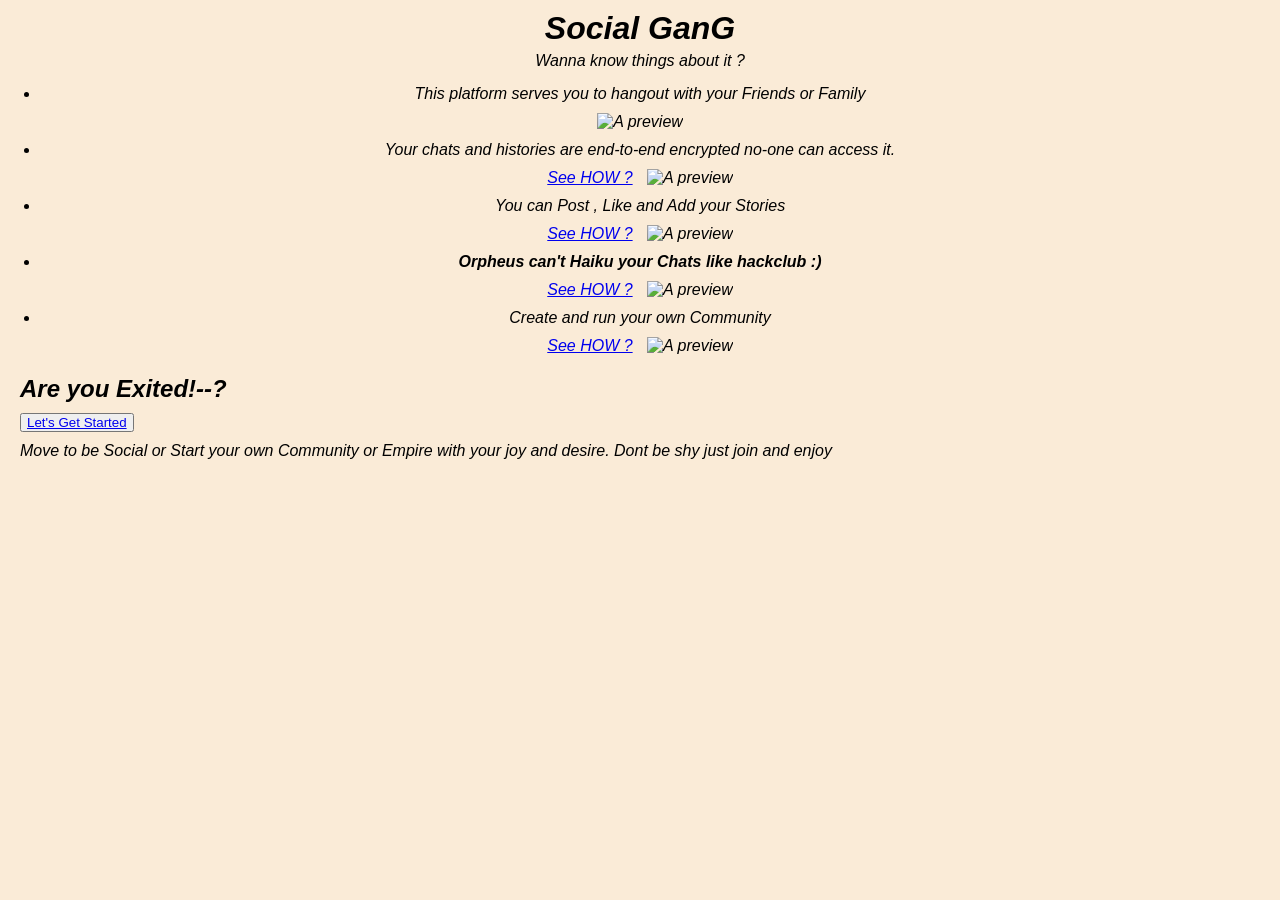
==== docs/index.html @ 68d41981 "Starter look" ====
<!DOCTYPE html>
<html lang="en">
<head>
  <meta charset="UTF-8">
  <meta name="viewport" content="width=device-width, initial-scale=1.0">
  <meta description="A social media platform for social members of hackclub.
    - Social GanG">
  <title>Social GanG</title>
  <link rel="stylesheet" href="main.css">
</head>
<body>
  <h1>Social GanG</h1>
  <header>Wanna know things about it ?</header>
  <section>
    <div class="features">
      <ul>
        <div class="part 1">
          <li>This platform serves you to hangout with your Friends or Family</li>
            
          <img src="#willadded" alt="A preview">
        </div>
        <div class="part 2">
          <li>Your chats and histories are end-to-end encrypted no-one can access it. </li>
          <a href="#seeHow">See HOW ?</a>
          <img src="#willadded" alt="A preview">
        </div>
        <div>
          <li>You can Post , Like and Add your Stories</li>
          <a href="#seeHow">See HOW ?</a>
          <img src="#willadded" alt="A preview">
        </div>
        <div class="part 3">
          <li>
            <strong>Orpheus can't Haiku your Chats like hackclub :)</strong>
          </li>
          <a href="#seeHow">See HOW ?</a>
          <img src="#willadded" alt="A preview">
        </div>
        <div class="part 4">
          <li>Create and run your own Community</li>
          <a href="#seeHow">See HOW ?</a>
          <img src="#willadded" alt="A preview">
        </div>
        </ul>
      </div>
  </section>

  <section class="join">
    <h2>Are you Exited!--?</h2>
    <button type="submit"><a href="app/home.html">Let's Get Started</a></button>
    <article>Move to be Social or Start your own Community or Empire with your joy and desire. Dont be shy just join and enjoy </article>
  </section>

  <script src="script.js"></script>
</body>
</html>
---- docs/main.css ----
* {
  margin:5px;
  padding:0;
  box-sizing:border-box;
}

body {
  font-family: Arial, Helvetica, sans-serif;
  font-style:italic;
  background-color: antiquewhite;
}

h1 {
  text-align: center;
}

header {
  text-align:center;
}

.features {
  padding:5px;
  text-align:center;
}
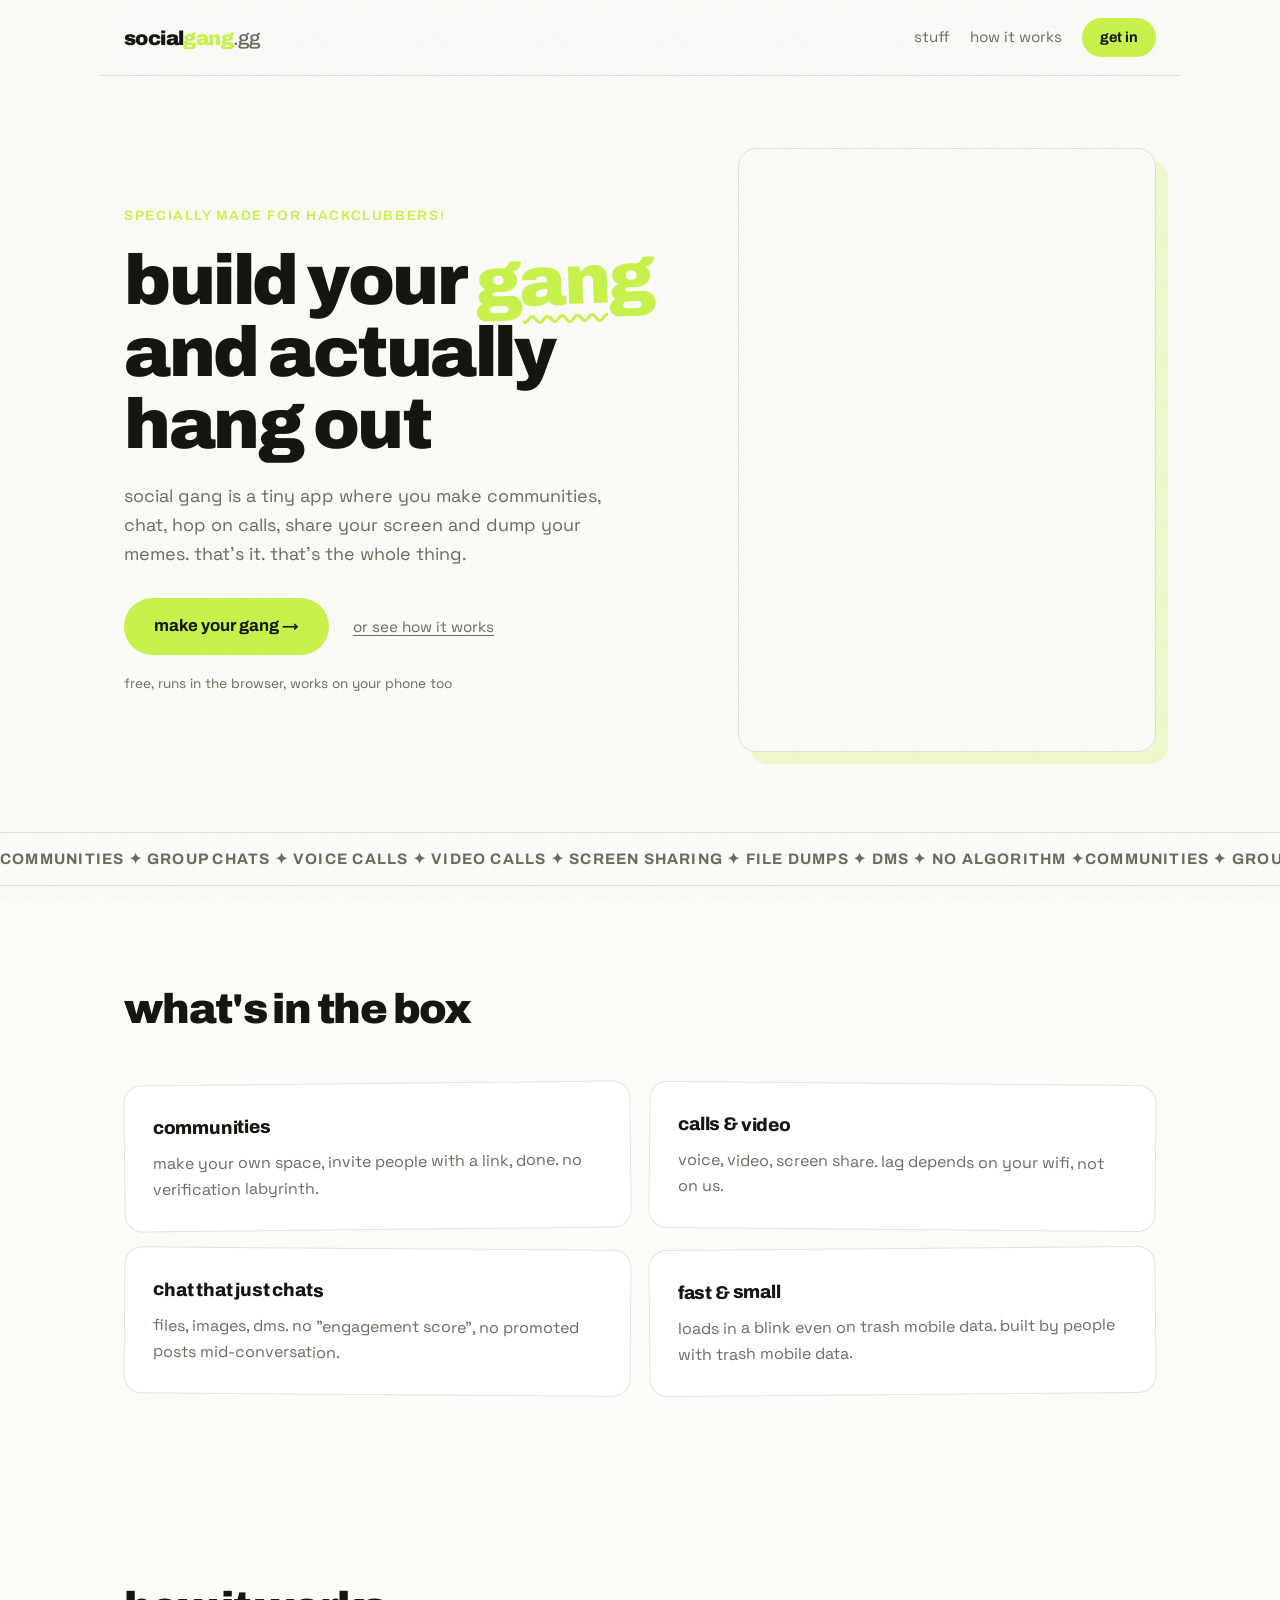
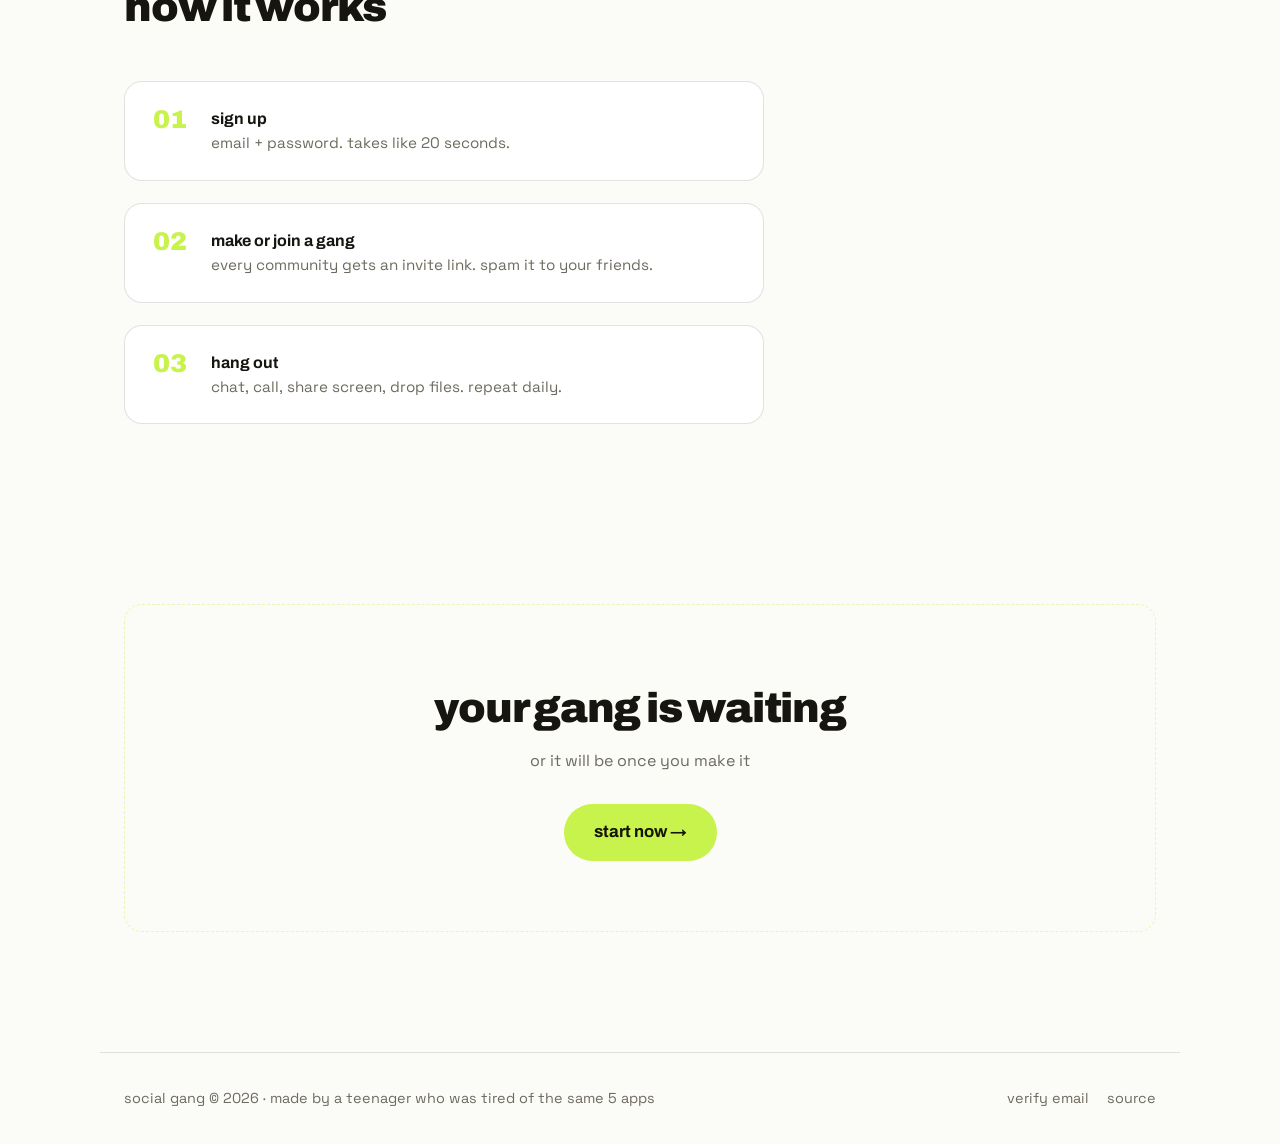
==== commit 6fce1572: "Landing page is done" ====
--- a/docs/index.html
+++ b/docs/index.html
@@ -1,56 +1,109 @@
 <!DOCTYPE html>
 <html lang="en">
 <head>
-  <meta charset="UTF-8">
-  <meta name="viewport" content="width=device-width, initial-scale=1.0">
-  <meta description="A social media platform for social members of hackclub.
-    - Social GanG">
-  <title>Social GanG</title>
-  <link rel="stylesheet" href="main.css">
+  <meta charset="UTF-8" />
+  <meta name="viewport" content="width=device-width, initial-scale=1.0" />
+  <title>Social GanG — hang out where your people are</title>
+  <meta name="description" content="Communities, chats, calls and screen shares in one fast little app." />
+  <link rel="preconnect" href="https://fonts.googleapis.com" />
+  <link rel="preconnect" href="https://fonts.gstatic.com" crossorigin />
+  <link href="https://fonts.googleapis.com/css2?family=Archivo:wght@400;500;600;700;800;900&family=Space+Grotesk:wght@400;500;600;700&display=swap" rel="stylesheet" />
+  <link rel="stylesheet" href="main.css" />
 </head>
 <body>
-  <h1>Social GanG</h1>
-  <header>Wanna know things about it ?</header>
-  <section>
-    <div class="features">
-      <ul>
-        <div class="part 1">
-          <li>This platform serves you to hangout with your Friends or Family</li>
-            
-          <img src="#willadded" alt="A preview">
+
+  <div class="grain" aria-hidden="true"></div>
+
+  <header class="nav">
+    <a class="brand" href="#">social<span>gang</span><i>.gg</i></a>
+    <nav class="nav-links">
+      <a href="#features">stuff</a>
+      <a href="#how">how it works</a>
+      <a href="#join" class="btn btn-small">get in</a>
+    </nav>
+  </header>
+
+  <main>
+    <section class="hero">
+      <div class="hero-copy">
+        <p class="tagline">Specially made for Hackclubbers!</p>
+        <h1>build your <span class="scribble">gang</span> and actually hang out</h1>
+        <p class="sub">social gang is a tiny app where you make communities, chat, hop on calls, share your screen and dump your memes. that's it. that's the whole thing.</p>
+        <div class="hero-cta">
+          <a href="#join" class="btn btn-big">make your gang →</a>
+          <a href="#how" class="link-plain">or see how it works</a>
         </div>
-        <div class="part 2">
-          <li>Your chats and histories are end-to-end encrypted no-one can access it. </li>
-          <a href="#seeHow">See HOW ?</a>
-          <img src="#willadded" alt="A preview">
-        </div>
-        <div>
-          <li>You can Post , Like and Add your Stories</li>
-          <a href="#seeHow">See HOW ?</a>
-          <img src="#willadded" alt="A preview">
-        </div>
-        <div class="part 3">
-          <li>
-            <strong>Orpheus can't Haiku your Chats like hackclub :)</strong>
-          </li>
-          <a href="#seeHow">See HOW ?</a>
-          <img src="#willadded" alt="A preview">
-        </div>
-        <div class="part 4">
-          <li>Create and run your own Community</li>
-          <a href="#seeHow">See HOW ?</a>
-          <img src="#willadded" alt="A preview">
-        </div>
-        </ul>
+        <p class="hero-note">free, runs in the browser, works on your phone too</p>
       </div>
-  </section>
 
-  <section class="join">
-    <h2>Are you Exited!--?</h2>
-    <button type="submit"><a href="app/home.html">Let's Get Started</a></button>
-    <article>Move to be Social or Start your own Community or Empire with your joy and desire. Dont be shy just join and enjoy </article>
-  </section>
+      <div class="hero-art">
+        <video class="hero-video" src="assets/scroll.mp4" autoplay muted loop playsinline preload="metadata"></video>
+      </div>
+    </section>
 
-  <script src="script.js"></script>
+    <div class="marquee" aria-hidden="true">
+      <div class="marquee-track">
+        <span>communities ✦ group chats ✦ voice calls ✦ video calls ✦ screen sharing ✦ file dumps ✦ dms ✦ no algorithm ✦ </span>
+        <span>communities ✦ group chats ✦ voice calls ✦ video calls ✦ screen sharing ✦ file dumps ✦ dms ✦ no algorithm ✦ </span>
+      </div>
+    </div>
+
+    <section id="features" class="features">
+      <h2>what's in the box</h2>
+      <div class="feature-grid">
+        <article class="feature f1">
+          <b>communities</b>
+          <p>make your own space, invite people with a link, done. no verification labyrinth.</p>
+        </article>
+        <article class="feature f2">
+          <b>calls &amp; video</b>
+          <p>voice, video, screen share. lag depends on your wifi, not on us.</p>
+        </article>
+        <article class="feature f3">
+          <b>chat that just chats</b>
+          <p>files, images, dms. no "engagement score", no promoted posts mid-conversation.</p>
+        </article>
+        <article class="feature f4">
+          <b>fast &amp; small</b>
+          <p>loads in a blink even on trash mobile data. built by people with trash mobile data.</p>
+        </article>
+      </div>
+    </section>
+
+    <section id="how" class="how">
+      <h2>how it works</h2>
+      <ol class="steps">
+        <li>
+          <span class="step-num">01</span>
+          <div><b>sign up</b><p>email + password. takes like 20 seconds.</p></div>
+        </li>
+        <li>
+          <span class="step-num">02</span>
+          <div><b>make or join a gang</b><p>every community gets an invite link. spam it to your friends.</p></div>
+        </li>
+        <li>
+          <span class="step-num">03</span>
+          <div><b>hang out</b><p>chat, call, share screen, drop files. repeat daily.</p></div>
+        </li>
+      </ol>
+    </section>
+
+    <section id="join" class="join">
+      <div class="join-box">
+        <h2>your gang is waiting</h2>
+        <p>or it will be once you make it</p>
+        <a class="btn btn-big" href="/app/home.html">start now →</a>
+      </div>
+    </section>
+  </main>
+
+  <footer class="foot">
+    <p>social gang © 2026 · made by a teenager who was tired of the same 5 apps</p>
+    <div class="foot-links">
+      <a href="/emailVerify.html">verify email</a>
+      <a href="https://github.com/VanshWebDevloper/Social-GanG" target="_blank" rel="noopener">source</a>
+    </div>
+  </footer>
+
 </body>
-</html>+</html>
--- a/docs/main.css
+++ b/docs/main.css
@@ -1,24 +1,265 @@
-* {
-  margin:5px;
-  padding:0;
-  box-sizing:border-box;
-}
+/* social gang - landing page */
+
+:root {
+  --bg: #fbfbf8;
+  --ink: #16150f;
+  --muted: #6d6a5e;
+  --line: rgba(22,21,15,.12);
+  --lime: #c8f24c;
+  --lime-ink: #131505;
+  --card: #ffffff;
+  --radius: 18px;
+}
+
+* { margin: 0; padding: 0; box-sizing: border-box; }
+
+html { scroll-behavior: smooth; }
 
 body {
-  font-family: Arial, Helvetica, sans-serif;
-  font-style:italic;
-  background-color: antiquewhite;
-}
-
+  font-family: "Space Grotesk", system-ui, sans-serif;
+  background: var(--bg);
+  color: var(--ink);
+  line-height: 1.6;
+  overflow-x: hidden;
+}
+
+.grain {
+  position: fixed; inset: 0;
+  pointer-events: none; z-index: 50;
+  opacity: .04;
+  filter: invert(1);
+  background-image: url("data:image/svg+xml,%3Csvg xmlns='http://www.w3.org/2000/svg' width='120' height='120'%3E%3Cfilter id='n'%3E%3CfeTurbulence baseFrequency='0.9' numOctaves='2'/%3E%3C/filter%3E%3Crect width='120' height='120' filter='url(%23n)'/%3E%3C/svg%3E");
+}
+
+::selection { background: var(--lime); color: var(--lime-ink); }
+
+/* ---------- nav ---------- */
+.nav {
+  position: sticky; top: 0; z-index: 20;
+  display: flex; align-items: center; justify-content: space-between;
+  max-width: 1080px; margin: 0 auto;
+  padding: 18px 24px;
+  background: rgba(251,251,248,.8);
+  backdrop-filter: blur(10px);
+  border-bottom: 1px solid var(--line);
+}
+.brand {
+  font-family: "Archivo", sans-serif;
+  font-weight: 900; font-size: 1.25rem; letter-spacing: -.03em;
+  color: var(--ink); text-decoration: none;
+}
+.brand span { color: var(--lime); }
+.brand i { font-style: normal; color: var(--muted); font-weight: 500; }
+.nav-links { display: flex; align-items: center; gap: 20px; }
+.nav-links > a:not(.btn) {
+  color: var(--muted); text-decoration: none; font-size: .95rem;
+}
+.nav-links > a:not(.btn):hover { color: var(--ink); }
+
+/* ---------- buttons ---------- */
+.btn {
+  display: inline-block;
+  font-family: "Archivo", sans-serif;
+  font-weight: 700;
+  background: var(--lime);
+  color: var(--lime-ink);
+  text-decoration: none;
+  border-radius: 999px;
+  transition: transform .15s ease, box-shadow .15s ease;
+}
+.btn:hover { transform: translateY(-2px) rotate(-1deg); box-shadow: 4px 4px 0 rgba(200,242,76,.35); }
+.btn:active { transform: translateY(0); box-shadow: none; }
+.btn-small { padding: 8px 18px; font-size: .9rem; }
+.btn-big { padding: 15px 30px; font-size: 1.05rem; }
+
+.link-plain { color: var(--muted); text-decoration: underline; text-underline-offset: 3px; font-size: .95rem; }
+.link-plain:hover { color: var(--ink); }
+
+/* ---------- hero ---------- */
+.hero {
+  max-width: 1080px; margin: 0 auto;
+  padding: 72px 24px 40px;
+  display: grid;
+  grid-template-columns: 1.15fr .85fr;
+  gap: 48px;
+  align-items: center;
+}
+.tagline {
+  font-family: "Archivo", sans-serif;
+  font-weight: 600; font-size: .85rem; text-transform: uppercase; letter-spacing: .12em;
+  color: var(--lime);
+  margin-bottom: 18px;
+}
 h1 {
+  font-family: "Archivo", sans-serif;
+  font-weight: 900;
+  font-size: clamp(2.6rem, 6vw, 4.4rem);
+  line-height: 1.02;
+  letter-spacing: -.035em;
+  margin-bottom: 22px;
+}
+.scribble {
+  color: var(--lime);
+  display: inline-block;
+  transform: rotate(-2deg);
+  text-decoration: underline wavy 3px;
+  text-underline-offset: 10px;
+}
+.sub { color: var(--muted); font-size: 1.12rem; max-width: 44ch; margin-bottom: 30px; }
+.hero-cta { display: flex; align-items: center; gap: 24px; flex-wrap: wrap; }
+.hero-note { margin-top: 18px; font-size: .85rem; color: var(--muted); }
+
+/* hero video panel: free mixkit clip, roughly 40% of the page */
+.hero-art { display: flex; justify-content: center; }
+.hero-video {
+  width: 100%;
+  max-width: 420px;
+  aspect-ratio: 9 / 13;
+  object-fit: cover;
+  border-radius: var(--radius);
+  border: 1px solid var(--line);
+  box-shadow: 12px 12px 0 rgba(200,242,76,.25);
+}
+
+/* ---------- marquee ---------- */
+.marquee {
+  border-top: 1px solid var(--line);
+  border-bottom: 1px solid var(--line);
+  overflow: hidden;
+  padding: 14px 0;
+  margin: 40px 0 0;
+}
+.marquee-track {
+  display: flex; gap: 0;
+  white-space: nowrap;
+  font-family: "Archivo", sans-serif;
+  font-weight: 700; font-size: .95rem; text-transform: uppercase; letter-spacing: .08em;
+  color: var(--muted);
+  animation: scroll 22s linear infinite;
+}
+@keyframes scroll { to { transform: translateX(-50%); } }
+
+/* ---------- sections ---------- */
+section { max-width: 1080px; margin: 0 auto; padding: 90px 24px; }
+h2 {
+  font-family: "Archivo", sans-serif;
+  font-weight: 900;
+  font-size: clamp(1.8rem, 4vw, 2.6rem);
+  letter-spacing: -.03em;
+  margin-bottom: 40px;
+}
+
+.feature-grid {
+  display: grid;
+  grid-template-columns: repeat(2, 1fr);
+  gap: 18px;
+}
+.feature {
+  background: var(--card);
+  border: 1px solid var(--line);
+  border-radius: var(--radius);
+  padding: 28px;
+  transition: transform .2s ease, border-color .2s ease;
+}
+.feature:hover { transform: translateY(-4px); border-color: var(--lime); }
+.feature b {
+  display: block;
+  font-family: "Archivo", sans-serif;
+  font-weight: 800; font-size: 1.15rem; letter-spacing: -.01em;
+  margin-bottom: 8px;
+}
+.feature p { color: var(--muted); }
+.f1 { transform: rotate(-.6deg); }
+.f2 { transform: rotate(.5deg); }
+.f3 { transform: rotate(.4deg); }
+.f4 { transform: rotate(-.5deg); }
+
+/* ---------- how ---------- */
+.steps { list-style: none; display: grid; gap: 22px; max-width: 640px; }
+.steps li {
+  display: flex; gap: 24px; align-items: flex-start;
+  border: 1px solid var(--line);
+  border-radius: var(--radius);
+  padding: 24px 28px;
+  background: var(--card);
+}
+.step-num {
+  font-family: "Archivo", sans-serif;
+  font-weight: 900; font-size: 1.6rem;
+  color: var(--lime);
+  line-height: 1.1;
+}
+.steps b { display: block; font-family: "Archivo", sans-serif; font-weight: 700; }
+.steps p { color: var(--muted); font-size: .95rem; }
+
+/* ---------- join ---------- */
+.join { padding-bottom: 120px; }
+.join-box {
   text-align: center;
-}
-
-header {
-  text-align:center;
-}
-
-.features {
-  padding:5px;
-  text-align:center;
-}+  border: 1px dashed rgba(200,242,76,.4);
+  border-radius: var(--radius);
+  padding: 70px 30px;
+}
+.join-box h2 { margin-bottom: 6px; }
+.join-box p { color: var(--muted); margin-bottom: 30px; }
+
+/* ---------- footer ---------- */
+.foot {
+  border-top: 1px solid var(--line);
+  padding: 34px 24px;
+  display: flex; justify-content: space-between; align-items: center; gap: 16px; flex-wrap: wrap;
+  max-width: 1080px; margin: 0 auto;
+  color: var(--muted); font-size: .9rem;
+}
+.foot-links { display: flex; gap: 18px; }
+.foot-links a { color: var(--muted); text-decoration: none; }
+.foot-links a:hover { color: var(--lime); }
+
+/* ---------- mobile ---------- */
+@media (max-width: 820px) {
+  .nav { padding: 14px 16px; }
+  .brand { font-size: 1.1rem; }
+  .nav-links > a:not(.btn) { display: none; }
+
+  .hero { grid-template-columns: 1fr; padding: 40px 0 0; gap: 36px; }
+  .hero-copy { padding: 0 20px; }
+  .tagline { margin-bottom: 12px; }
+  .sub { font-size: 1rem; margin-bottom: 22px; }
+  .hero-cta { gap: 16px; }
+  .btn-big { padding: 13px 24px; font-size: .98rem; }
+  .hero-note { margin-top: 12px; }
+
+  /* video goes edge to edge, no shadow, full mobile width */
+  .hero-video {
+    max-width: none;
+    width: 100%;
+    aspect-ratio: 4 / 5;
+    border-radius: 0;
+    border: 0;
+    box-shadow: none;
+  }
+
+  .marquee { padding: 12px 0; margin-top: 48px; }
+  .marquee-track { font-size: .8rem; }
+
+  section { padding: 56px 20px; }
+  h2 { margin-bottom: 24px; }
+
+  .feature-grid { grid-template-columns: 1fr; gap: 14px; }
+  .feature { padding: 22px; }
+  .f1, .f2, .f3, .f4 { transform: none; }
+
+  .steps { gap: 14px; }
+  .steps li { gap: 18px; padding: 20px; }
+  .step-num { font-size: 1.3rem; }
+
+  .join-box { padding: 48px 22px; }
+  .join { padding-bottom: 72px; }
+
+  .foot { flex-direction: column; text-align: center; padding: 28px 20px; }
+}
+
+@media (max-width: 380px) {
+  h1 { font-size: 2.3rem; }
+  .hero-cta { flex-direction: column; align-items: flex-start; }
+}
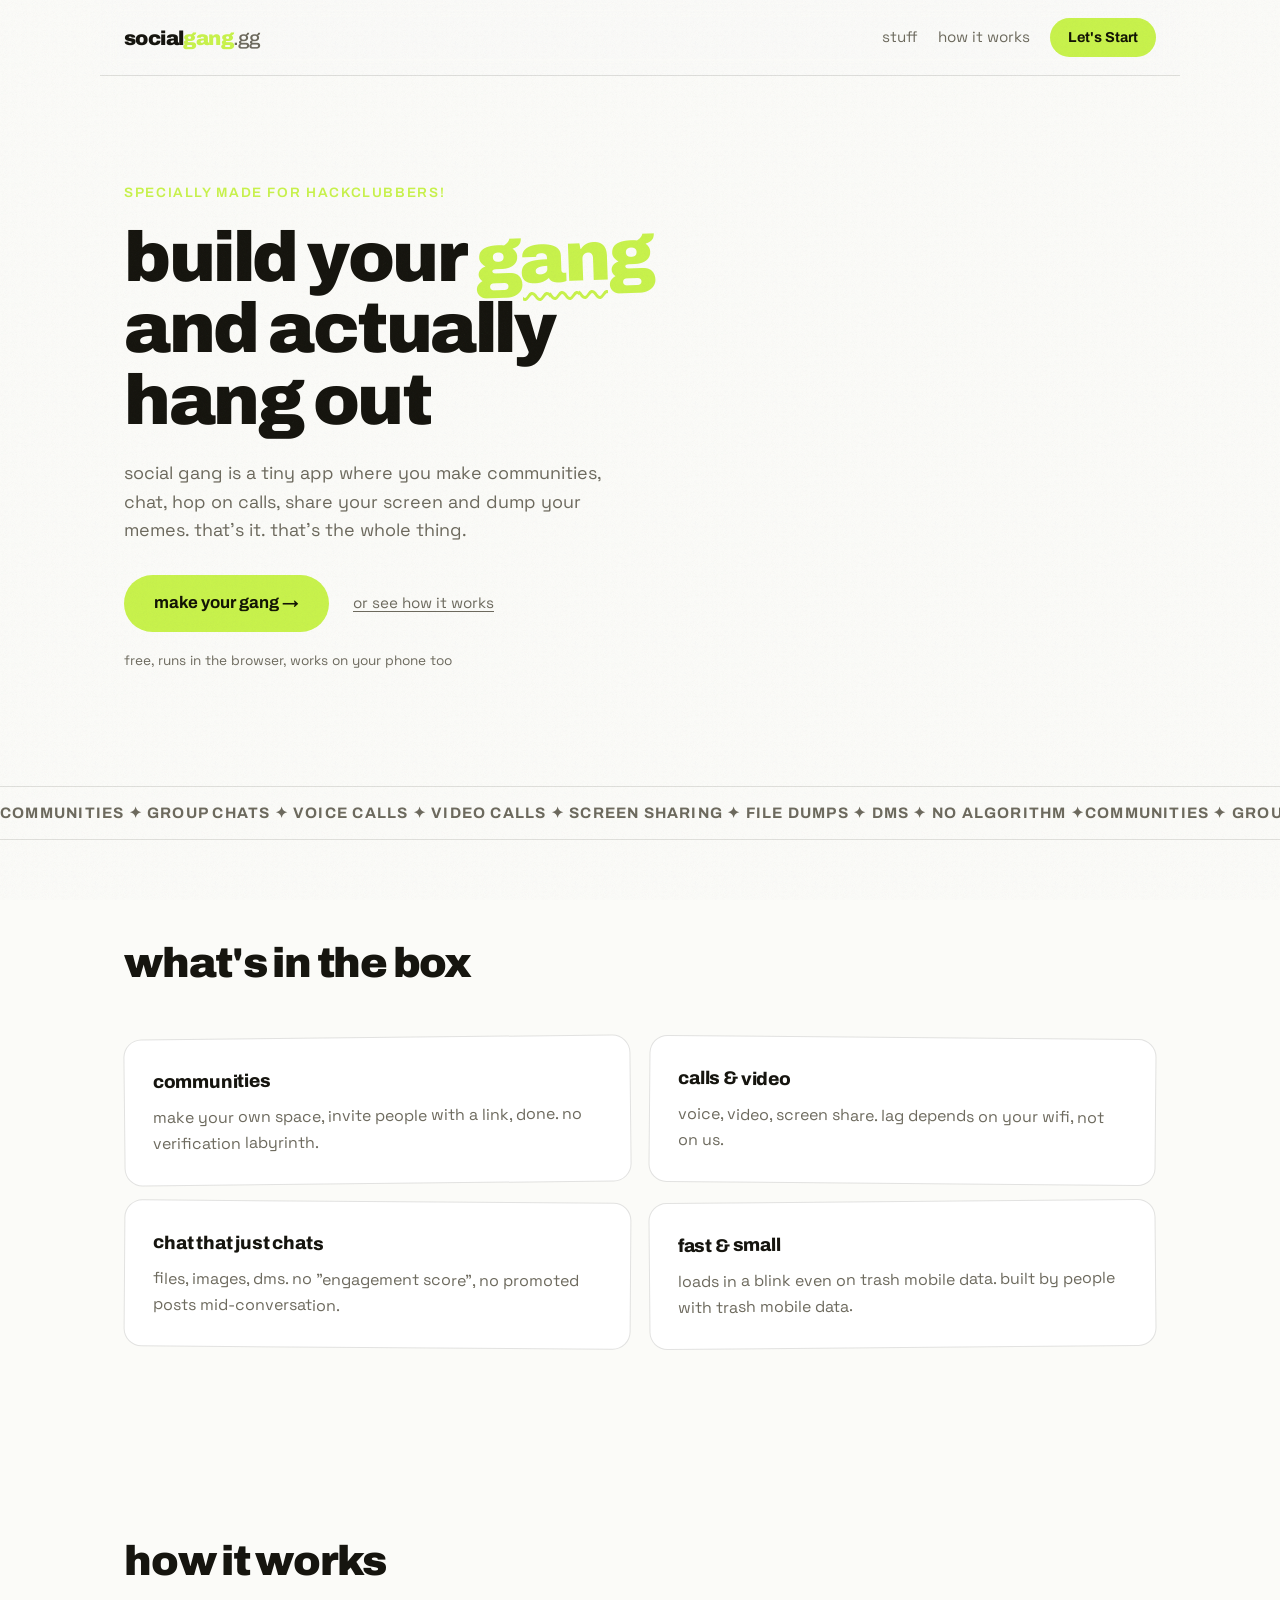
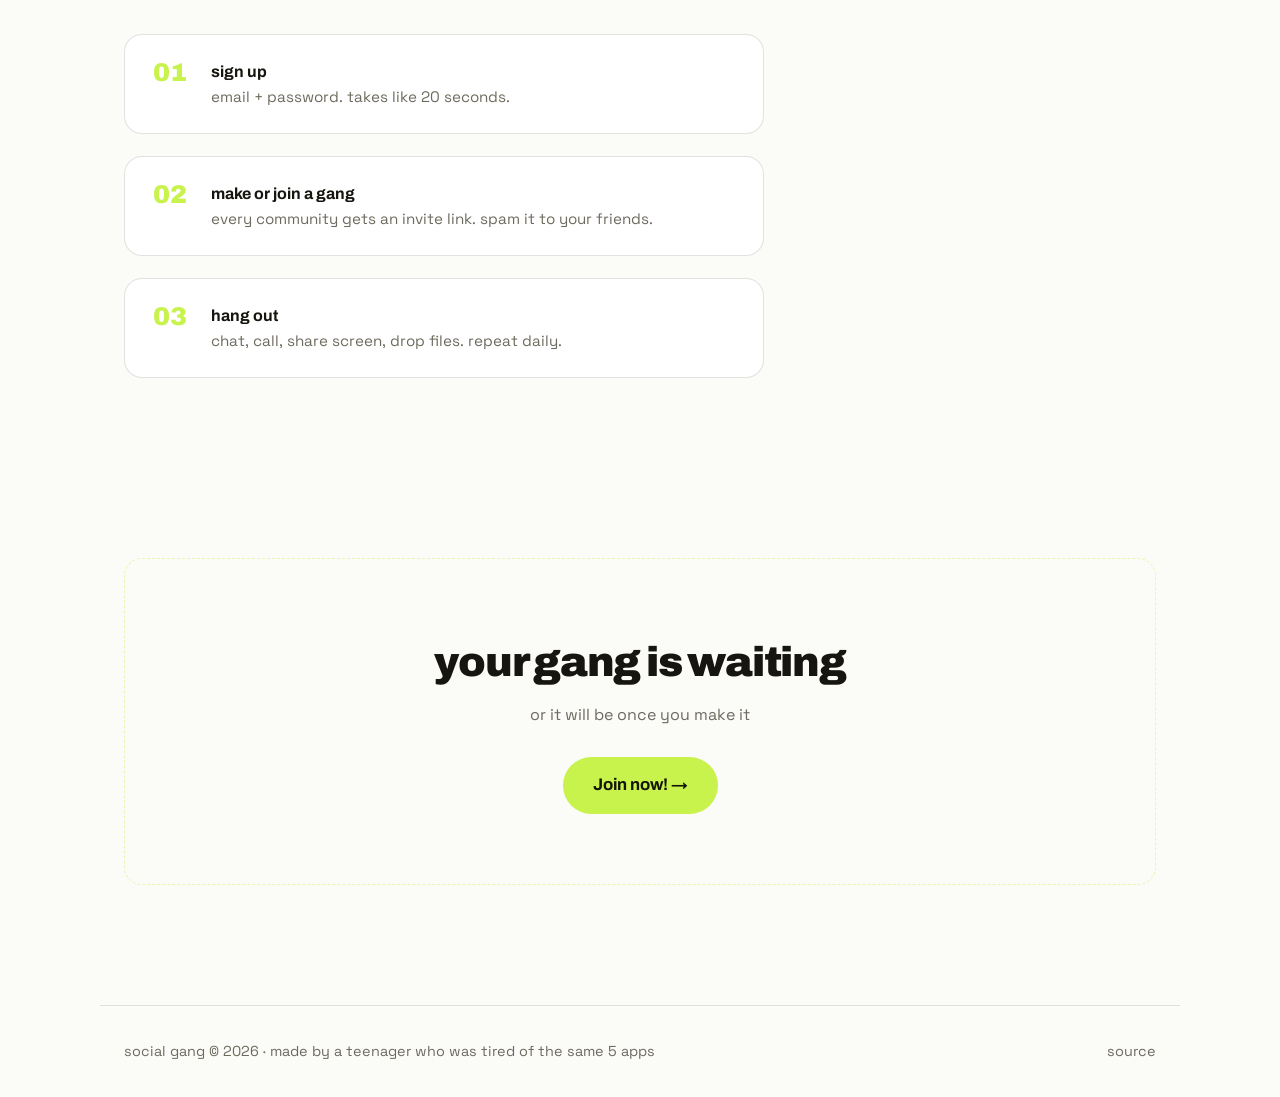
==== commit 82b62efd: "Working chat + new look" ====
--- a/docs/index.html
+++ b/docs/index.html
@@ -5,21 +5,23 @@
   <meta name="viewport" content="width=device-width, initial-scale=1.0" />
   <title>Social GanG — hang out where your people are</title>
   <meta name="description" content="Communities, chats, calls and screen shares in one fast little app." />
-  <link rel="preconnect" href="https://fonts.googleapis.com" />
+  <link rel="preconnect" href="https://fonts.googleapis.com" />  
   <link rel="preconnect" href="https://fonts.gstatic.com" crossorigin />
   <link href="https://fonts.googleapis.com/css2?family=Archivo:wght@400;500;600;700;800;900&family=Space+Grotesk:wght@400;500;600;700&display=swap" rel="stylesheet" />
   <link rel="stylesheet" href="main.css" />
+  
 </head>
 <body>
 
   <div class="grain" aria-hidden="true"></div>
+  <div id="phoneFade" aria-hidden="true"></div>
 
   <header class="nav">
     <a class="brand" href="#">social<span>gang</span><i>.gg</i></a>
     <nav class="nav-links">
       <a href="#features">stuff</a>
       <a href="#how">how it works</a>
-      <a href="#join" class="btn btn-small">get in</a>
+      <a href="#join" class="btn btn-small">Let's Start</a>
     </nav>
   </header>
 
@@ -30,14 +32,14 @@
         <h1>build your <span class="scribble">gang</span> and actually hang out</h1>
         <p class="sub">social gang is a tiny app where you make communities, chat, hop on calls, share your screen and dump your memes. that's it. that's the whole thing.</p>
         <div class="hero-cta">
-          <a href="#join" class="btn btn-big">make your gang →</a>
+          <a href="#join" class="btn btn-big" id="heroStart">make your gang →</a>
           <a href="#how" class="link-plain">or see how it works</a>
         </div>
         <p class="hero-note">free, runs in the browser, works on your phone too</p>
       </div>
 
       <div class="hero-art">
-        <video class="hero-video" src="assets/scroll.mp4" autoplay muted loop playsinline preload="metadata"></video>
+        <div id="phoneStage" aria-label="3d phone running the social gang app"></div>
       </div>
     </section>
 
@@ -92,7 +94,7 @@
       <div class="join-box">
         <h2>your gang is waiting</h2>
         <p>or it will be once you make it</p>
-        <a class="btn btn-big" href="/app/home.html">start now →</a>
+        <a class="btn btn-big" href="/app/home.html">Join now! →</a>
       </div>
     </section>
   </main>
@@ -100,10 +102,22 @@
   <footer class="foot">
     <p>social gang © 2026 · made by a teenager who was tired of the same 5 apps</p>
     <div class="foot-links">
-      <a href="/emailVerify.html">verify email</a>
       <a href="https://github.com/VanshWebDevloper/Social-GanG" target="_blank" rel="noopener">source</a>
     </div>
   </footer>
 
+  <script type="importmap">
+  { "imports": { "three": "https://unpkg.com/three@0.160.0/build/three.module.js",
+                 "three/addons/": "https://unpkg.com/three@0.160.0/examples/jsm/" } }
+  </script>
+  <script type="module" src="phone.js"></script>
+  <script>
+    document.getElementById('heroStart').addEventListener('click', (e) => {
+      e.preventDefault();
+      if (window.__enterPhone) window.__enterPhone();
+      else location.href = '/app/home.html';
+    });
+  </script>
+
 </body>
 </html>
--- a/docs/main.css
+++ b/docs/main.css
@@ -1,4 +1,4 @@
-/* social gang - landing page */
+/*social gang - landing page*/
 
 :root {
   --bg: #fbfbf8;
@@ -33,7 +33,7 @@
 
 ::selection { background: var(--lime); color: var(--lime-ink); }
 
-/* ---------- nav ---------- */
+/* --------- nav --------- */
 .nav {
   position: sticky; top: 0; z-index: 20;
   display: flex; align-items: center; justify-content: space-between;
@@ -56,7 +56,7 @@
 }
 .nav-links > a:not(.btn):hover { color: var(--ink); }
 
-/* ---------- buttons ---------- */
+/* -------- buttons --------- */
 .btn {
   display: inline-block;
   font-family: "Archivo", sans-serif;
@@ -75,7 +75,7 @@
 .link-plain { color: var(--muted); text-decoration: underline; text-underline-offset: 3px; font-size: .95rem; }
 .link-plain:hover { color: var(--ink); }
 
-/* ---------- hero ---------- */
+/* --------- hero --------- */
 .hero {
   max-width: 1080px; margin: 0 auto;
   padding: 72px 24px 40px;
@@ -109,17 +109,22 @@
 .hero-cta { display: flex; align-items: center; gap: 24px; flex-wrap: wrap; }
 .hero-note { margin-top: 18px; font-size: .85rem; color: var(--muted); }
 
-/* hero video panel: free mixkit clip, roughly 40% of the page */
 .hero-art { display: flex; justify-content: center; }
-.hero-video {
+#phoneStage {
   width: 100%;
-  max-width: 420px;
-  aspect-ratio: 9 / 13;
-  object-fit: cover;
-  border-radius: var(--radius);
-  border: 1px solid var(--line);
-  box-shadow: 12px 12px 0 rgba(200,242,76,.25);
-}
+  max-width: 460px;
+  aspect-ratio: 9 / 12;
+  position: relative;
+  cursor: pointer;
+}
+#phoneStage canvas { width: 100% !important; height: 100% !important; display: block; }
+#phoneFade {
+  position: fixed; inset: 0; z-index: 50;
+  background: #fff; opacity: 0; pointer-events: none;
+  transition: opacity .5s ease;
+}
+#phoneFade.on { opacity: 1; pointer-events: auto; }
+
 
 /* ---------- marquee ---------- */
 .marquee {
@@ -229,14 +234,11 @@
   .btn-big { padding: 13px 24px; font-size: .98rem; }
   .hero-note { margin-top: 12px; }
 
-  /* video goes edge to edge, no shadow, full mobile width */
-  .hero-video {
+  /* phone stage: same size and framing as desktop so the phone reads identically */
+  #phoneStage {
     max-width: none;
-    width: 100%;
-    aspect-ratio: 4 / 5;
-    border-radius: 0;
-    border: 0;
-    box-shadow: none;
+    width: min(100vw, 100%);
+    aspect-ratio: 9 / 12;
   }
 
   .marquee { padding: 12px 0; margin-top: 48px; }
